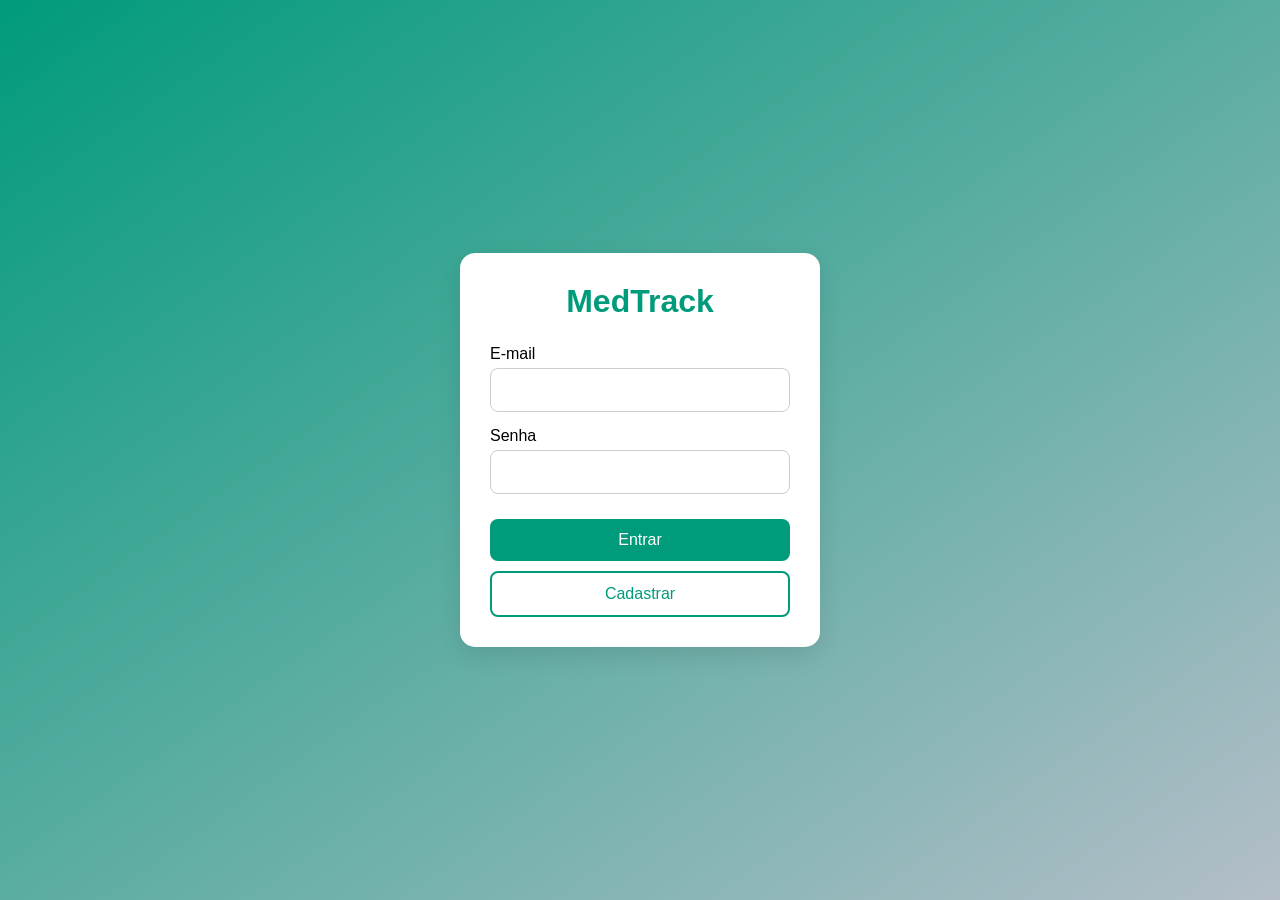
==== index.html @ 846a35fc "Add files via upload" ====
<!DOCTYPE html>
<html lang="pt-br">
<head>
  <meta charset="UTF-8" />
  <meta name="viewport" content="width=device-width, initial-scale=1.0"/>
  <title>MedTrack - Login</title>
  <link rel="stylesheet" href="style.css" />
</head>
<body>
  <div class="container">
    <div class="login-box">
      <h1>MedTrack</h1>
      <form id="login-form">
        <label for="email">E-mail</label>
        <input type="email" id="email" required />

        <label for="senha">Senha</label>
        <input type="password" id="senha" required />

        <button type="submit">Entrar</button>
        <button type="button" class="secondary" onclick="cadastrar()">Cadastrar</button>
      </form>
    </div>
  </div>

  <script src="script.js"></script>
</body>
</html>
---- style.css ----
* {
    margin: 0;
    padding: 0;
    box-sizing: border-box;
  }
  
  body {
    font-family: 'Segoe UI', sans-serif;
    background: linear-gradient(to bottom right, #009B7A, #B4BEC9);
    min-height: 100vh;
    display: flex;
    align-items: center;
    justify-content: center;
  }
  
  .container {
    width: 100%;
    max-width: 400px;
    padding: 20px;
  }
  
  .login-box {
    background-color: #fff;
    padding: 30px;
    border-radius: 15px;
    box-shadow: 0 8px 24px rgba(0, 0, 0, 0.1);
  }
  
  .login-box h1 {
    text-align: center;
    color: #009B7A;
    margin-bottom: 25px;
  }
  
  form label {
    display: block;
    margin-bottom: 5px;
    font-weight: 500;
  }
  
  form input {
    width: 100%;
    padding: 12px;
    margin-bottom: 15px;
    border: 1px solid #ccc;
    border-radius: 8px;
    font-size: 1rem;
  }
  
  form button {
    width: 100%;
    padding: 12px;
    margin-top: 10px;
    font-size: 1rem;
    border: none;
    border-radius: 8px;
    cursor: pointer;
    transition: background 0.3s ease;
  }
  
  form button[type="submit"] {
    background-color: #009B7A;
    color: white;
  }
  
  form button[type="submit"]:hover {
    background-color: #009B7A;
  }
  
  button.secondary {
    background-color: transparent;
    border: 2px solid #009B7A;
    color: #009B7A;
  }
  
  button.secondary:hover {
    background-color: #e0f2fe;
  }
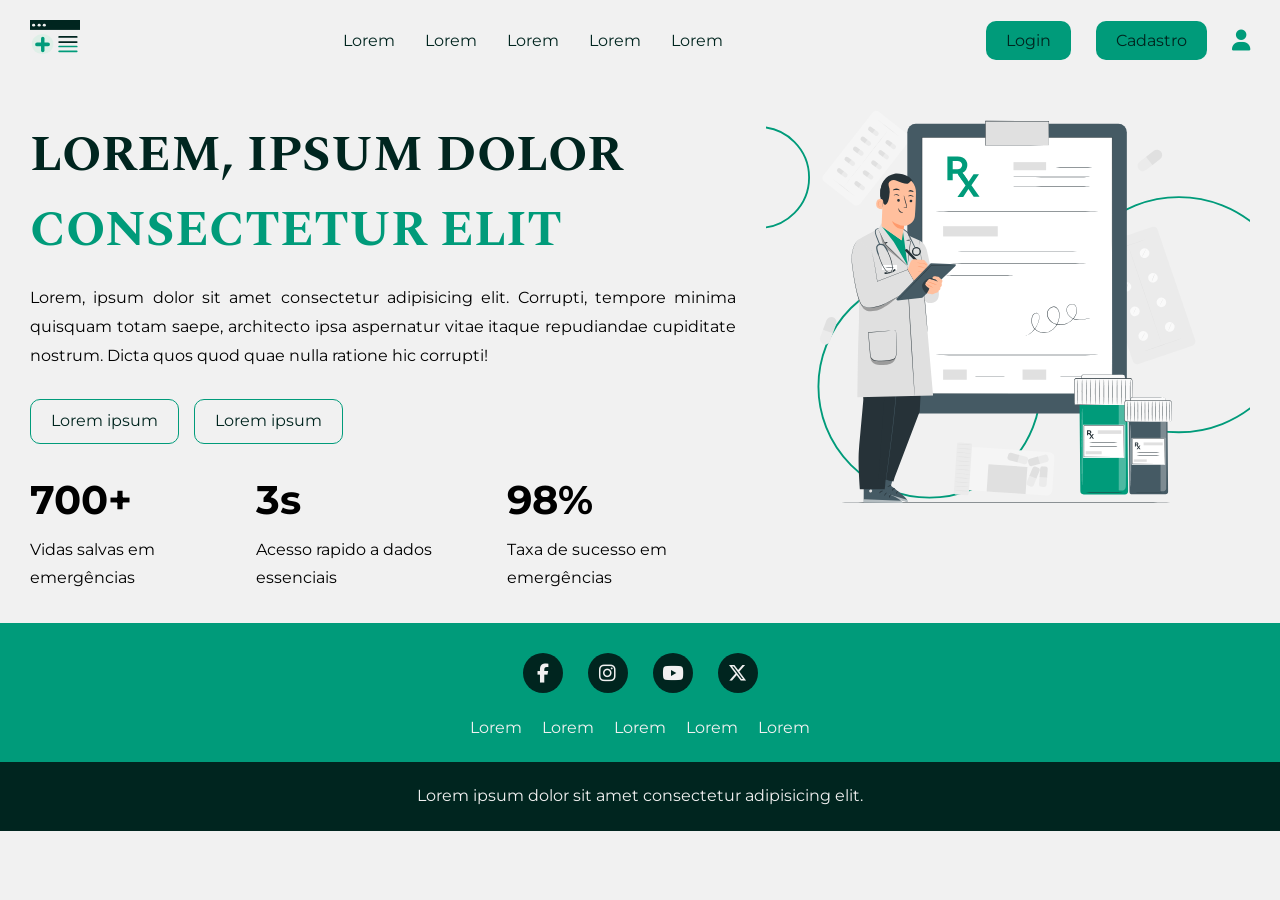
==== commit 7ab67cbd: "Criação da página Home com adição de imagens e estilos CSS" ====
--- a/index.html
+++ b/index.html
@@ -1,28 +1,92 @@
 <!DOCTYPE html>
 <html lang="pt-br">
 <head>
-  <meta charset="UTF-8" />
-  <meta name="viewport" content="width=device-width, initial-scale=1.0"/>
-  <title>MedTrack - Login</title>
-  <link rel="stylesheet" href="style.css" />
+    <meta charset="UTF-8">
+    <meta name="viewport" content="width=device-width, initial-scale=1.0">
+    <link rel="stylesheet" href="https://cdnjs.cloudflare.com/ajax/libs/font-awesome/6.7.2/css/all.min.css" integrity="sha512-Evv84Mr4kqVGRNSgIGL/F/aIDqQb7xQ2vcrdIwxfjThSH8CSR7PBEakCr51Ck+w+/U6swU2Im1vVX0SVk9ABhg==" crossorigin="anonymous" referrerpolicy="no-referrer">
+    <link rel="stylesheet" href="../css/home.css">
+    <link rel="shortcut icon" href="../imagens/logo.svg" type="image/x-icon">
+    <title>Home</title>
 </head>
 <body>
-  <div class="container">
-    <div class="login-box">
-      <h1>MedTrack</h1>
-      <form id="login-form">
-        <label for="email">E-mail</label>
-        <input type="email" id="email" required />
+    
+<main>
+    <nav class="navbar">
+    <img class="navbar-logo" src="../imagens/logo.svg" alt="LogoTipo da MedTrack">
+    <ul class="navbar-list">
+    <li><a class="navbar-item" href="#">Lorem</a></li>
+    <li><a class="navbar-item" href="#">Lorem</a></li>
+    <li><a class="navbar-item" href="#">Lorem</a></li>
+    <li><a class="navbar-item" href="#">Lorem</a></li>
+    <li><a class="navbar-item" href="#">Lorem</a></li>
+    </ul>
 
-        <label for="senha">Senha</label>
-        <input type="password" id="senha" required />
+    <div class="navbar-btn">
+    <a class="navbar-btn-item" href="../pages/login.html">Login</a>
+    <a class="navbar-btn-item" href="#">Cadastro</a>
+    <a class="navbar-btn-profile" href="../pages/perfil.html"><i class="fa-solid fa-user"></i></a>
+    </div>
+</nav>
 
-        <button type="submit">Entrar</button>
-        <button type="button" class="secondary" onclick="cadastrar()">Cadastrar</button>
-      </form>
+    <div class="div-header">
+    <section class="section-header">
+    <h1 class="title-header">Lorem, ipsum dolor <span>consectetur elit</span></h1>
+    <p class="text-header">
+    Lorem, ipsum dolor sit amet consectetur adipisicing elit. Corrupti,
+    tempore minima quisquam totam saepe, architecto ipsa aspernatur
+    vitae itaque repudiandae cupiditate nostrum. Dicta quos quod quae
+    nulla ratione hic corrupti!</p>
+
+    <div class="btn-header">
+    <a class="btn-header-item-1" href="">Lorem ipsum</a>
+    <a class="btn-header-item-2" href="">Lorem ipsum</a>
     </div>
-  </div>
 
-  <script src="script.js"></script>
+    <div class="header-info">
+    <section class="header-section-info">
+    <p class="header-number">700+</p>
+    <p class="header-info-text">Vidas salvas em emergências</p>
+    </section>
+
+    <section class="header-section-info">
+    <p class="header-number">3s</p>
+    <p class="header-info-text">Acesso rapido a dados essenciais</p>
+    </section>
+
+    <section class="header-section-info">
+    <p class="header-number">98%</p>
+    <p class="header-info-text">Taxa de sucesso em emergências</p>
+    </section>
+    </div>
+    </section>
+    <img class="image-header" src="../imagens/imagem-header.svg" alt="">
+    </div>
+</main>
+
+<footer class="footer">
+    <div class="footer-social">
+    <a class="footer-social-link" href="#">
+    <i class="fa-brands fa-facebook-f"></i></a>
+    <a class="footer-social-link" href="#">
+    <i class="fa-brands fa-instagram"></i></a>
+    <a class="footer-social-link" href="#">
+    <i class="fa-brands fa-youtube"></i></a>
+    <a class="footer-social-link" href="#">
+    <i class="fa-brands fa-x-twitter"></i></a>
+</div>
+
+<ul class="footer-menu">
+    <li class="footer-item"><a class="footer-link" href="#">Lorem</a></li>
+    <li class="footer-item"><a class="footer-link" href="#">Lorem</a></li>
+    <li class="footer-item"><a class="footer-link" href="#">Lorem</a></li>
+    <li class="footer-item"><a class="footer-link" href="#">Lorem</a></li>
+    <li class="footer-item"><a class="footer-link" href="#">Lorem</a></li>
+</ul>
+</footer>
+
+<div class="copyright">
+    <p class="text-copyright">Lorem ipsum dolor sit amet consectetur adipisicing elit.</p>
+</div>
+
 </body>
-</html>
+</html>
--- a/css/home.css
+++ b/css/home.css
@@ -0,0 +1,258 @@
+/* Importação das fontes do Google Fonts */
+@import url("https://fonts.googleapis.com/css2?family=Karla:ital,wght@0,200..800;1,200..800&family=Montserrat:ital,wght@0,100..900;1,100..900&family=Spectral:ital,wght@0,200;0,300;0,400;0,500;0,600;0,700;0,800;1,200;1,300;1,400;1,500;1,600;1,700;1,800&display=swap");
+
+* {
+  padding: 0;
+  margin: 0;
+  box-sizing: border-box;
+}
+
+/* Declaração de variáveis de cor e fonte */
+:root {
+  --main-font: "Montserrat", sans-serif;
+  --secondary-font: "Karla", sans-serif;
+  --tertiary-font: "Spectral", serif;
+  --Color-dark-blue: #00251f;
+  --Color-teal-green: #009b7a;
+  --Color-ligth-gray-blue: #b4bec9;
+  --Color-mint-cream: #deefe7;
+  --Color-light-gray: #f1f1f1;
+}
+
+body {
+  background-color: var(--Color-light-gray);
+  font-family: var(--main-font);
+  min-height: 100vh;
+}
+
+main {
+  padding: 0 30px;
+}
+
+/* Navbar do site */
+.navbar {
+  align-items: center;
+  justify-content: space-between;
+  background-color: var(--Color-light-gray);
+  display: flex;
+  padding: 20px 0;
+}
+
+.navbar-logo {
+  width: 50px;
+}
+
+.navbar-list {
+  display: flex;
+  gap: 30px;
+  list-style-type: none;
+}
+
+.navbar-item {
+  color: var(--Color-dark-blue);
+  text-decoration: none;
+  font-size: 16px;
+}
+
+.navbar-item:hover {
+  border-bottom: 2px solid var(--Color-teal-green);
+  padding-bottom: 7px;
+}
+
+.navbar-btn {
+  display: flex;
+  gap: 25px;
+  align-items: center;
+}
+
+.navbar-btn-item {
+  text-decoration: none;
+  color: var(--Color-dark-blue);
+  background-color: var(--Color-teal-green);
+  padding: 10px 20px;
+  border: none;
+  border-radius: 10px;
+  cursor: pointer;
+  font-size: 16px;
+  transition: background-color 0.3s ease, transform 0.3s ease;
+}
+
+.navbar-btn-item:hover {
+  color: var(--Color-ligth-gray-blue);
+  background-color: var(--Color-dark-blue);
+}
+
+.navbar-btn-profile {
+  font-size: 21px;
+  color: var(--Color-teal-green);
+}
+
+.navbar-btn-profile:hover {
+  color: var(--Color-dark-blue);
+}
+
+.div-header {
+  display: flex;
+  background-color: var(--Color-light-gray);
+  font-size: 16px;
+  line-height: 1.8;
+  width: 100%;
+  padding: 20px 0;
+}
+
+.section-header {
+  max-width: 750px;
+  padding: 10px 0;
+}
+
+.title-header {
+  text-transform: uppercase;
+  font-size: 50px;
+  color: var(--Color-dark-blue);
+  text-align: left;
+  padding: 8px 0;
+  font-family: var(--tertiary-font);
+  line-height: 1.5;
+}
+
+.title-header span {
+  color: var(--Color-teal-green);
+}
+
+.text-header {
+  text-align: justify;
+  font-size: 16px;
+  padding: 8px 0;
+  padding-right: 30px;
+}
+
+.btn-header {
+  display: flex;
+  gap: 15px;
+  padding: 20px 0;
+}
+
+.btn-header-item-1 {
+  text-decoration: none;
+  color: var(--Color-dark-blue);
+  padding: 7px 20px;
+  font-size: 16px;
+  border: 1px solid var(--Color-teal-green);
+  border-radius: 10px;
+}
+
+.btn-header-item-1:hover,
+.btn-header-item-2:hover {
+  background-color: var(--Color-teal-green);
+  color: var(--Color-light-gray);
+}
+
+.btn-header-item-2 {
+  text-decoration: none;
+  color: var(--Color-dark-blue);
+  padding: 7px 20px;
+  font-size: 16px;
+  border-radius: 10px;
+  border: 1px solid var(--Color-teal-green);
+}
+
+.image-header {
+  width: 100%;
+  max-width: 500px;
+  height: 420px;
+  background-image: url(../imagens/Fundo-Circulo.svg);
+  background-position: center;
+  background-repeat: no-repeat;
+  background-size: cover;
+}
+
+.header-info {
+  display: flex;
+}
+
+.header-number {
+  text-align: left;
+  font-size: 40px;
+  font-weight: bold;
+}
+
+.header-info-text {
+  font-size: 16px;
+  text-align: left;
+}
+
+.div-info-home {
+  display: flex;
+  gap: 20px;
+}
+
+/* Rodapé do site */
+.footer {
+  justify-content: center;
+  align-items: center;
+  flex-direction: column;
+  padding: 15px;
+  background-color: var(--Color-teal-green);
+  display: flex;
+}
+
+.footer-social {
+  display: flex;
+  gap: 15px;
+  justify-content: center;
+  padding: 10px;
+}
+
+.footer-social-link {
+  display: flex;
+  align-items: center;
+  justify-content: center;
+  width: 40px;
+  height: 40px;
+  margin: 5px;
+  background-color: var(--Color-dark-blue);
+  color: var(--Color-light-gray);
+  border-radius: 50%;
+  font-size: 19px;
+  text-decoration: none;
+  transition: background-color 0.3s ease, transform 0.2s ease;
+}
+
+.footer-social-link:hover {
+  background-color: var(--Color-ligth-gray-blue);
+  color: var(--Color-dark-blue);
+}
+
+.footer-menu {
+  display: flex;
+  padding: 10px;
+  font-size: 16px;
+}
+
+.footer-item {
+  list-style: none;
+  margin: 0 10px;
+}
+
+.footer-link {
+  text-decoration: none;
+  color: var(--Color-light-gray);
+}
+
+.footer-link:hover {
+  border-bottom: 2px solid var(--Color-dark-blue);
+  padding-bottom: 6px;
+  color: var(--Color-ligth-gray-blue);
+}
+
+.copyright {
+  text-align: center;
+  font-size: 16px;
+  background-color: var(--Color-dark-blue);
+  color: var(--Color-light-gray);
+  line-height: 1.8;
+}
+
+.text-copyright {
+  padding: 20px;
+}
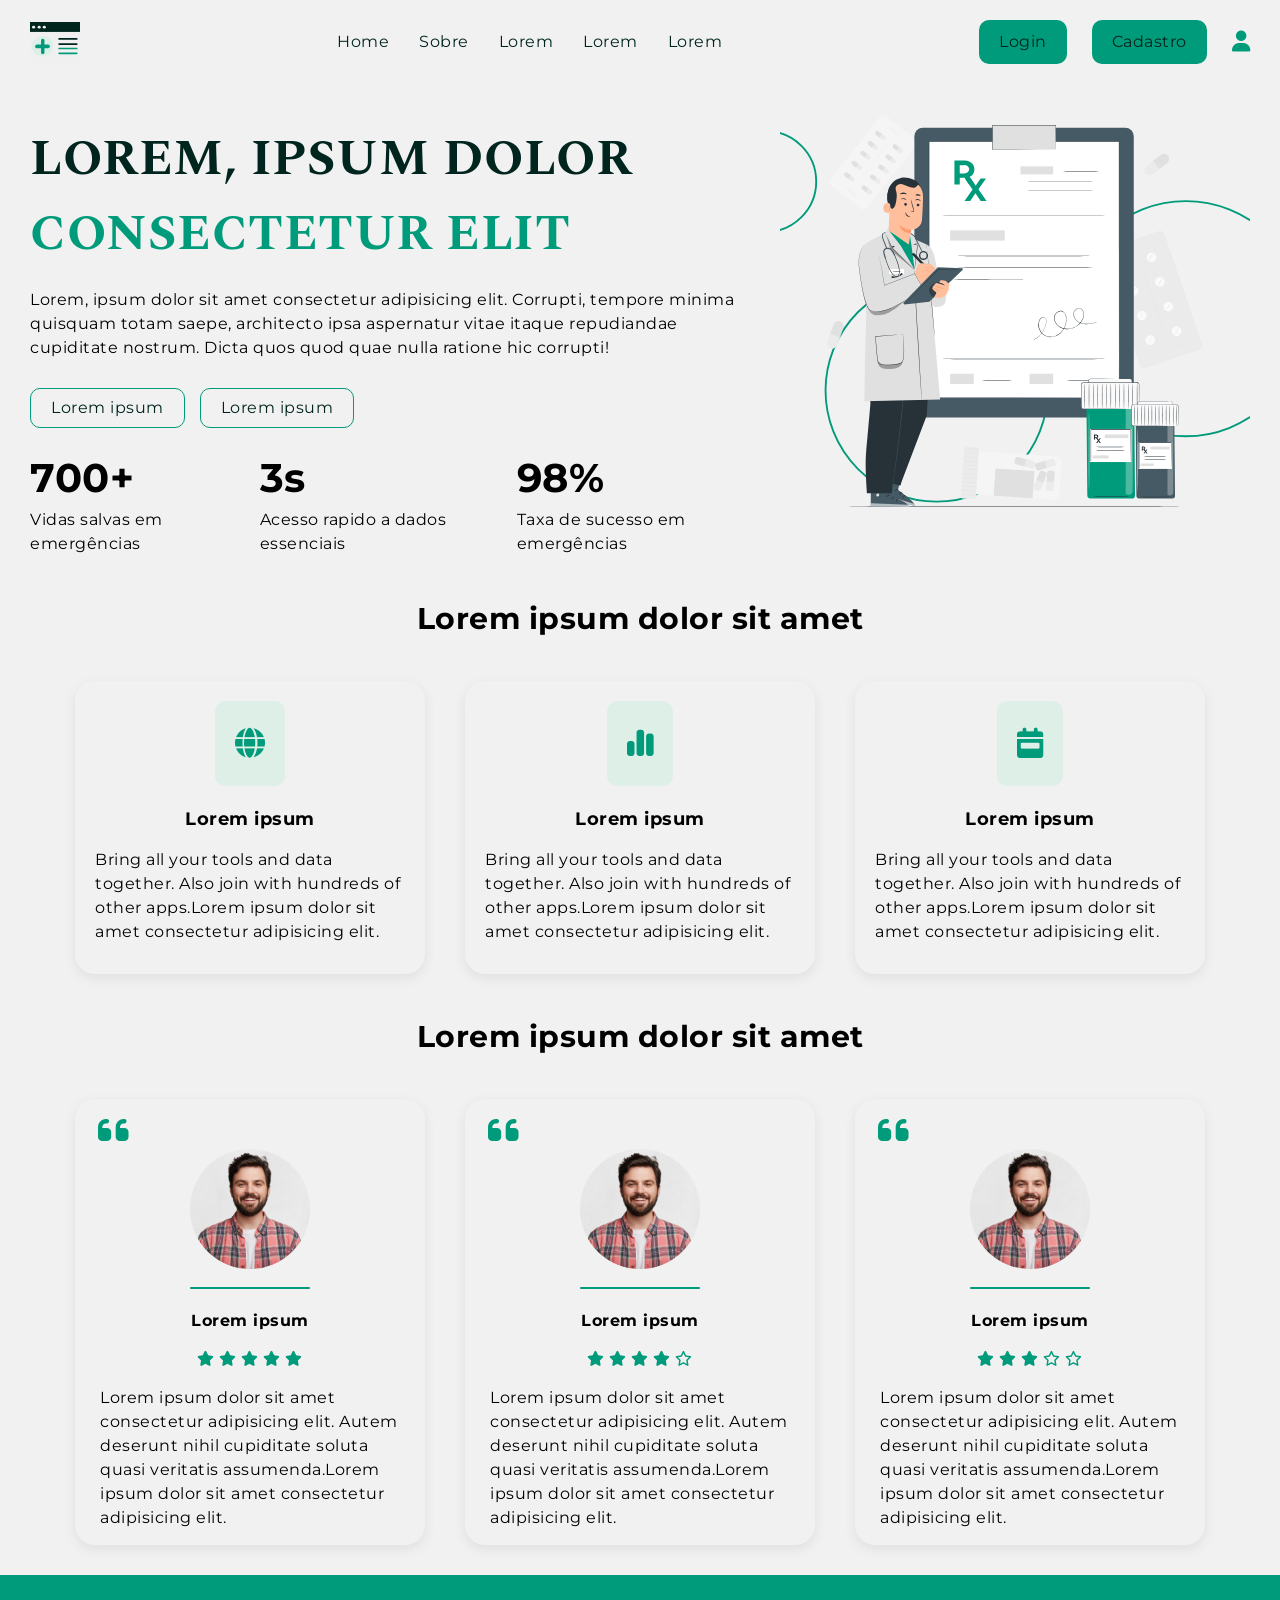
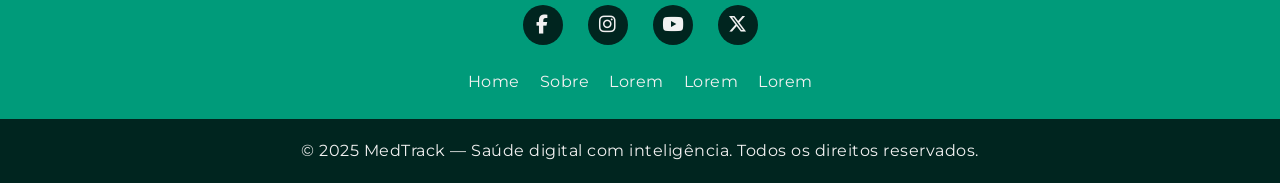
==== commit 939c5f3e: "Adiciona seção de testemunhos e card de informações na página inicial" ====
--- a/index.html
+++ b/index.html
@@ -14,8 +14,8 @@
     <nav class="navbar">
     <img class="navbar-logo" src="../imagens/logo.svg" alt="LogoTipo da MedTrack">
     <ul class="navbar-list">
-    <li><a class="navbar-item" href="#">Lorem</a></li>
-    <li><a class="navbar-item" href="#">Lorem</a></li>
+    <li><a class="navbar-item" href="../index.html">Home</a></li>
+    <li><a class="navbar-item" href="/pages/sobre.html">Sobre</a></li>
     <li><a class="navbar-item" href="#">Lorem</a></li>
     <li><a class="navbar-item" href="#">Lorem</a></li>
     <li><a class="navbar-item" href="#">Lorem</a></li>
@@ -61,6 +61,100 @@
     </section>
     <img class="image-header" src="../imagens/imagem-header.svg" alt="">
     </div>
+
+    <h2 class="title-testimonial">Lorem ipsum dolor sit amet</h2>
+
+    <div class="content-info">
+    <section class="card-info">
+    <span class="icon-wrapper">
+    <i class="fa-solid fa-globe"></i></span>
+    <p class="title-info">Lorem ipsum</p>
+    <p class="text-info">Bring all your tools and data together. 
+    Also join with hundreds of other apps.Lorem ipsum dolor sit amet consectetur 
+    adipisicing elit.
+    </p>
+    </section>
+    
+    <section class="card-info">
+    <span class="icon-wrapper">
+    <i class="fa-solid fa-chart-simple"></i></span>
+    <p class="title-info">Lorem ipsum</p>
+    <p class="text-info">Bring all your tools and data together. 
+    Also join with hundreds of other apps.Lorem ipsum dolor sit amet consectetur 
+    adipisicing elit.
+    </p>
+    </section>
+    
+    <section class="card-info">
+    <span class="icon-wrapper">
+    <i class="fa-solid fa-calendar-week"></i></span>
+    <p class="title-info">Lorem ipsum</p>
+    <p class="text-info">Bring all your tools and data together. 
+    Also join with hundreds of other apps.Lorem ipsum dolor sit amet consectetur 
+    adipisicing elit.
+    </p>
+    </section>
+    </div>
+    
+    <h2 class="title-testimonial">Lorem ipsum dolor sit amet</h2>
+
+    <div class="content-testimonial">
+    <section class="card-testimonial">
+    <i class="card-quote fa-solid fa-quote-left"></i>
+    <img class="card-image" src="../imagens/testimonial-image.jpg" alt="">
+    <hr class="team-divider">
+    <p class="card-name">Lorem ipsum</p>
+    <div class="testimonial-start">
+    <i class="fa-solid fa-star"></i>
+    <i class="fa-solid fa-star"></i>
+    <i class="fa-solid fa-star"></i>
+    <i class="fa-solid fa-star"></i>
+    <i class="fa-solid fa-star"></i>
+    </div>
+    <p class="card-text">Lorem ipsum dolor sit amet consectetur 
+    adipisicing elit. Autem deserunt nihil cupiditate soluta 
+    quasi veritatis assumenda.Lorem ipsum dolor sit amet consectetur 
+    adipisicing elit.</p>
+    </section>
+ 
+
+    <section class="card-testimonial">
+    <i class="card-quote fa-solid fa-quote-left"></i>
+    <img class="card-image" src="../imagens/testimonial-image.jpg" alt="">
+    <hr class="team-divider">
+    <p class="card-name">Lorem ipsum</p>
+    <div class="testimonial-start">
+    <i class="fa-solid fa-star"></i>
+    <i class="fa-solid fa-star"></i>
+    <i class="fa-solid fa-star"></i>
+    <i class="fa-solid fa-star"></i>
+    <i class="fa-regular fa-star"></i>
+    </div>
+    <p class="card-text">Lorem ipsum dolor sit amet consectetur 
+    adipisicing elit. Autem deserunt nihil cupiditate soluta 
+    quasi veritatis assumenda.Lorem ipsum dolor sit amet consectetur 
+    adipisicing elit.</p>
+    </section>
+
+    <section class="card-testimonial">
+    <i class="card-quote fa-solid fa-quote-left"></i>
+    <img class="card-image" src="../imagens/testimonial-image.jpg" alt="">
+    <hr class="team-divider">
+    <p class="card-name">Lorem ipsum</p>
+    <div class="testimonial-start">
+    <i class="fa-solid fa-star"></i>
+    <i class="fa-solid fa-star"></i>
+    <i class="fa-solid fa-star"></i>
+    <i class="fa-regular fa-star"></i>
+    <i class="fa-regular fa-star"></i>
+    </div>
+    <p class="card-text">Lorem ipsum dolor sit amet consectetur 
+    adipisicing elit. Autem deserunt nihil cupiditate soluta 
+    quasi veritatis assumenda.Lorem ipsum dolor sit amet consectetur 
+    adipisicing elit.</p>
+    </section>
+    </div>
+    
 </main>
 
 <footer class="footer">
@@ -76,8 +170,8 @@
 </div>
 
 <ul class="footer-menu">
-    <li class="footer-item"><a class="footer-link" href="#">Lorem</a></li>
-    <li class="footer-item"><a class="footer-link" href="#">Lorem</a></li>
+    <li class="footer-item"><a class="footer-link" href="../index.html">Home</a></li>
+    <li class="footer-item"><a class="footer-link" href="/pages/sobre.html">Sobre</a></li>
     <li class="footer-item"><a class="footer-link" href="#">Lorem</a></li>
     <li class="footer-item"><a class="footer-link" href="#">Lorem</a></li>
     <li class="footer-item"><a class="footer-link" href="#">Lorem</a></li>
@@ -85,7 +179,8 @@
 </footer>
 
 <div class="copyright">
-    <p class="text-copyright">Lorem ipsum dolor sit amet consectetur adipisicing elit.</p>
+<p class="text-copyright"> 
+© 2025 MedTrack — Saúde digital com inteligência. Todos os direitos reservados.</p>       
 </div>
 
 </body>
--- a/css/home.css
+++ b/css/home.css
@@ -23,6 +23,8 @@
   background-color: var(--Color-light-gray);
   font-family: var(--main-font);
   min-height: 100vh;
+  line-height: 1.5;
+  letter-spacing: 0.5px;
 }
 
 main {
@@ -78,7 +80,7 @@
 }
 
 .navbar-btn-item:hover {
-  color: var(--Color-ligth-gray-blue);
+  color: var(--Color-mint-cream);
   background-color: var(--Color-dark-blue);
 }
 
@@ -95,9 +97,9 @@
   display: flex;
   background-color: var(--Color-light-gray);
   font-size: 16px;
-  line-height: 1.8;
   width: 100%;
   padding: 20px 0;
+  justify-content: center;
 }
 
 .section-header {
@@ -112,7 +114,6 @@
   text-align: left;
   padding: 8px 0;
   font-family: var(--tertiary-font);
-  line-height: 1.5;
 }
 
 .title-header span {
@@ -120,7 +121,7 @@
 }
 
 .text-header {
-  text-align: justify;
+  text-align: left;
   font-size: 16px;
   padding: 8px 0;
   padding-right: 30px;
@@ -186,6 +187,166 @@
   gap: 20px;
 }
 
+/* Importação das fontes do Google Fonts */
+@import url("https://fonts.googleapis.com/css2?family=Karla:ital,wght@0,200..800;1,200..800&family=Montserrat:ital,wght@0,100..900;1,100..900&family=Spectral:ital,wght@0,200;0,300;0,400;0,500;0,600;0,700;0,800;1,200;1,300;1,400;1,500;1,600;1,700;1,800&display=swap");
+
+* {
+  padding: 0;
+  margin: 0;
+  box-sizing: border-box;
+}
+
+/* Declaração de variáveis de cor e fonte */
+:root {
+  --main-font: "Montserrat", sans-serif;
+  --secondary-font: "Karla", sans-serif;
+  --tertiary-font: "Spectral", serif;
+  --Color-dark-blue: #00251f;
+  --Color-teal-green: #009b7a;
+  --Color-ligth-gray-blue: #b4bec9;
+  --Color-mint-cream: #deefe7;
+  --Color-light-gray: #f1f1f1;
+}
+
+body {
+  background-color: var(--Color-light-gray);
+  font-family: var(--main-font);
+  min-height: 100vh;
+}
+
+main {
+  padding: 0 30px;
+}
+
+
+.title-testimonial {
+  text-align: center;
+  font-size: 30px;
+  padding: 10px 0;
+}
+
+.content-info {
+  display: flex;
+  gap: 40px;
+  padding: 30px 0;
+  justify-content: center;
+}
+
+.card-info {
+  background-color: var(--Color-light-gray);
+  border-radius: 20px;
+  display: flex;
+  flex-direction: column;
+  align-items: center;
+  justify-content: center;
+  padding: 20px;
+  width: 350px;
+  height: auto;
+  box-shadow: 0 4px 12px rgba(78, 78, 78, 0.1);
+}
+
+.icon-wrapper {
+  background-color: var(--Color-mint-cream);
+  padding: 20px;
+  font-size: 30px;
+  border-radius: 10px;
+  color: var(--Color-teal-green);
+}
+
+.icon-wrapper:hover {
+  background-color: var(--Color-teal-green);
+  color: var(--Color-light-gray);
+  transition: background-color 0.3s ease, transform 0.2s ease;
+}
+
+.title-info {
+  text-align: center;
+  font-size: 18px;
+  font-weight: bold;
+  padding-top: 20px;
+  padding-bottom: 5px;
+}
+
+.text-info {
+  text-align: left;
+  font-size: 16px;
+  padding: 10px 0;
+}
+
+.content-testimonial {
+  display: flex;
+  gap: 40px;
+  padding: 30px 0;
+  justify-content: center;
+}
+
+.card-testimonial {
+  background-color: var(--Color-light-gray);
+  border-radius: 20px;
+  display: flex;
+  flex-direction: column;
+  align-items: center;
+  justify-content: center;
+  width: 350px;
+  height: auto;
+  padding: 5px;
+  box-shadow: 0 4px 12px rgba(78, 78, 78, 0.1);
+}
+
+.card-quote {
+  font-size: 35px;
+  position: relative;
+  right: 40%;
+  color: var(--Color-teal-green);
+  top: 2%;
+}
+
+.card-quote:hover {
+  color: var(--Color-dark-blue);
+  transition: background-color 0.3s ease, transform 0.2s ease;
+}
+
+.team-divider {
+  height: 2px;
+  width: 120px;
+  background: var(--Color-teal-green);
+  border-radius: 20px;
+  border: none;
+  margin-top: 8px;
+  margin-bottom: 10px;
+}
+
+.card-image {
+  width: 120px;
+  height: 120px;
+  border-radius: 50%;
+  object-fit: cover;
+  margin: 10px 0;
+}
+
+.card-name {
+  font-size: 16px;
+  font-weight: bold;
+  text-align: center;
+  padding: 10px 0;
+}
+
+.testimonial-start {
+  padding: 5px 0;
+}
+
+.card-text {
+  font-size: 16px;
+  text-align: left;
+  padding: 10px 20px;
+}
+
+.testimonial-start {
+  color: var(--Color-teal-green);
+  font-size: 15px;
+}
+
+
 /* Rodapé do site */
 .footer {
   justify-content: center;
@@ -250,7 +411,6 @@
   font-size: 16px;
   background-color: var(--Color-dark-blue);
   color: var(--Color-light-gray);
-  line-height: 1.8;
 }
 
 .text-copyright {
